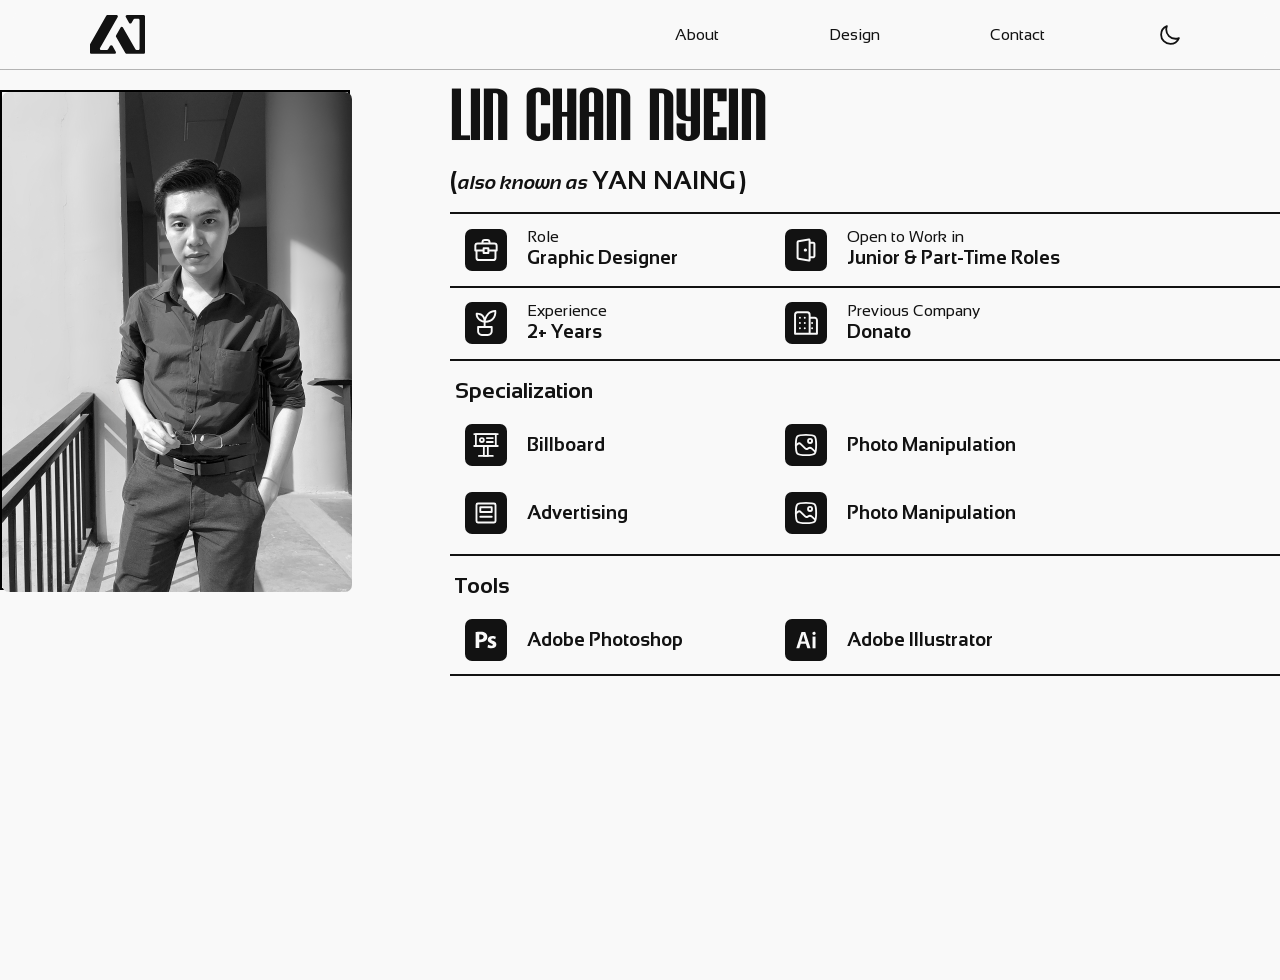
==== about.html @ 5868ee71 "Initial portfolio upload" ====
<!DOCTYPE html>
<html lang="en">

<head>
    <meta charset="UTF-8">
    <meta name="viewport" content="width=device-width, initial-scale=1.0">
    <title>LCN Portfolio</title>

    <!-- Bootstrap CSS -->
    <link href="https://cdn.jsdelivr.net/npm/bootstrap@5.3.8/dist/css/bootstrap.min.css" rel="stylesheet">

    <!-- Your custom CSS -->
    <link rel="stylesheet" href="css/style.css">
</head>

<body>
    <div id="navbar"></div>
    <div class="whole_about">
        <div class="about_img">
            <div class="about_img_inner"><img src="img/about_lcn_bnw.jpg" alt="Lin Chan Nyein"></div>
        </div>
        <div class="about_text">
            <div class="about_name">LIN CHAN NYEIN
                <div><span>(</span>also known as <span class="yn">YAN NAING</span> <span>)</span></div>
            </div>

            <div class="about_roles about_roles_f">
                <div class="about_role">
                    <div class="about_role_img"><img src="img/role.svg" alt=""></div>
                    <div class="about_role_text">
                        <div class="about_role_text1">Role</div>
                        <div class="about_role_text2">Graphic Designer</div>
                    </div>
                </div>

                <div class="about_role">
                    <div class="about_role_img"><img src="img/open.svg" alt=""></div>
                    <div class="about_role_text">
                        <div class="about_role_text1">Open to Work in</div>
                        <div class="about_role_text2">Junior & Part-Time Roles</div>
                    </div>
                </div>
            </div>


            <div class="about_roles">
                <div class="about_role">
                    <div class="about_role_img"><img src="img/experience.svg" alt=""></div>
                    <div class="about_role_text">
                        <div class="about_role_text1">Experience</div>
                        <div class="about_role_text2">2+ Years</div>
                    </div>
                </div>
            
                <div class="about_role">
                    <div class="about_role_img"><img src="img/company.svg" alt=""></div>
                    <div class="about_role_text">
                        <div class="about_role_text1">Previous Company</div>
                        <div class="about_role_text2">Donato</div>
                    </div>
                </div>
            </div>

            <div class="spec_word">Specialization</div>

            <div class="about_roles spec_text_whole">
                <div class="about_role">
                    <div class="about_role_img"><img src="img/billboard.svg" alt=""></div>
                    <div class="about_role_text spec_text">
                        <div class="about_role_text2 spec">Billboard</div>
                    </div>
                </div>
            
                <div class="about_role">
                    <div class="about_role_img"><img src="img/photo_manipulation.svg" alt=""></div>
                    <div class="about_role_text spec_text">
                        <div class="about_role_text2 spec">Photo Manipulation</div>
                    </div>
                </div>
            </div>

            

            <div class="about_roles spec_text_whol_2">
                <div class="about_role">
                    <div class="about_role_img"><img src="img/advertising.svg" alt=""></div>
                    <div class="about_role_text spec_text">
                        <div class="about_role_text2 spec">Advertising</div>
                    </div>
                </div>
            
                <div class="about_role">
                    <div class="about_role_img"><img src="img/photo_manipulation.svg" alt=""></div>
                    <div class="about_role_text spec_text">
                        <div class="about_role_text2 spec">Photo Manipulation</div>
                    </div>
                </div>
            </div>

            <div class="spec_word">Tools</div>
            
            <div class="about_roles spec_text_whole_2">
                <div class="about_role">
                    <div class="about_role_img"><img src="img/ps.svg" alt=""></div>
                    <div class="about_role_text spec_text">
                        <div class="about_role_text2 spec">Adobe Photoshop</div>
                    </div>
                </div>
            
                <div class="about_role">
                    <div class="about_role_img"><img src="img/ai.svg" alt=""></div>
                    <div class="about_role_text spec_text">
                        <div class="about_role_text2 spec">Adobe Illustrator</div>
                    </div>
                </div>
            </div>




        </div>
    </div>



    <script src="js/script.js"></script>
    <!-- Bootstrap JS Bundle (includes Popper) -->
    <script src="https://cdn.jsdelivr.net/npm/bootstrap@5.3.8/dist/js/bootstrap.bundle.min.js"></script>
</body>

</html>
---- css/style.css ----
/* ================= VARIABLES ================= */
:root {
  --primary: #f9f9f9;
  --secondary: #121212;
  --white: #f9f9f9;
  --black: #121212;
  --primary-transperant: #f9f9f9cd;
  --secondary-transperant: #12121215;
  --secondary-transperant-2: #12121208;
  --transition-speed: 0.3s;
}

.night {
  --primary: #121212;
  --secondary: #f9f9f9;
  --white: #f9f9f9;
  --black: #121212;
  --primary-transperant: #12121215;
  --secondary-transperant: #f9f9f915;
  --secondary-transperant-2: #f9f9f908;
  --transition-speed: 0.3s;
}

/* ================= FONTS ================= */
@font-face {
  font-family: "Sansation";
  src: url("../font/Sansation-Regular.ttf");
}

@font-face {
  font-family: "Sansation-Light";
  src: url("../font/Sansation-Light.ttf");
}

@font-face {
  font-family: "Sansation-Bold";
  src: url("../font/Sansation-Bold.ttf");
}

@font-face {
  font-family: "Sansation-Bold-Italic";
  src: url("../font/Sansation-BoldItalic.ttf");
}

@font-face {
  font-family: "Sansation-Italic";
  src: url("../font/Sansation-Italic.ttf");
}

@font-face {
  font-family: "Glinken";
  src: url("../font/Glinken.otf");
}

/* ================= RESET ================= */
* {
  margin: 0;
  padding: 0;
  box-sizing: border-box;
}

body {
  background: var(--primary);
  color: var(--secondary);
}

/* Navbar */

.header-main {
  width: 100%;
  height: auto;
  display: flex;
  justify-content: center;
  align-items: center;
}

.padding_lr {
  padding-left: 90px;
  padding-right: 90px;
}

.padding_t {
  padding-top: 20px;
}

.margin_t {
  margin-top: 70px;
}

.header {
  width: 100%;
  height: 70px;
  background-color: var(--primary-transperant);
  backdrop-filter: blur(10px);
  color: var(--secondary);
  display: flex;
  justify-content: space-between;
  align-items: center;
  border-bottom: 1px solid color-mix(in srgb, var(--secondary) 30%, transparent);
  position: fixed;
  top: 0;
  left: 0;
  right: 0;
  z-index: 1000;
  transition: transform 0.3s ease;
}

.header.hide {
  transform: translateY(-100%);
}

.logo {
  display: flex;
  justify-content: center;
  align-items: center;
  width: 55px;
  height: auto;
  color: var(--secondary);
  transition: transform 0.3s ease;
}

.logo:hover {
  transform: scale(1.1);
  cursor: pointer;
}

.logo img {
  width: 100%;
}

.navlinks {
  width: auto;
  display: flex;
  gap: 100px;
  align-items: center;
}

.navlink {
  width: auto + 5px;
  height: auto;
  text-decoration: none;
  color: var(--secondary);
  font-family: "Sansation";
  font-size: 16px;
  width: auto;
  height: auto;
  transition: var(--transition-speed);
  padding: 0 5px;
}

.day_night {
  width: 40px;
  height: 40px;
  display: flex;
  justify-content: center;
  align-items: center;
  cursor: pointer;
  transition: var(--transition-speed);
  padding: 2px;
  border-radius: 50px;
  background-color: none;
}

.day_night .cls-1 {
  fill: #80808000;
  color: var(--secondary);
  stroke-width: 40;
  transition: var(--transition-speed);
}

.day_night:hover {
  background-color: var(--secondary-transperant);
}

.day_night:hover .cls-1 {
  fill: var(--secondary);
  transition: var(--transition-speed);
}

.sun,
.moon {
  transition: var(--transition-speed);
}

.sun {
  display: none;
}

body.night .moon {
  display: none;
}

body.night .sun {
  display: flex;
}

.now_nav {
  border-bottom: 1px solid var(--secondary);
}

.navlink:hover {
  transform: translateY(-5px);
}

.now_nav:hover {
  transform: none;
}

.small-header {
  display: none;
}

.small_nav_div {
  position: absolute;
  background-color: var(--primary);
  top: 80px;
  width: 100%;
  height: 100%;
  display: flex;
  flex-direction: column;
  align-items: center;
  z-index: 999;
}

.small_navlink {
  display: flex;
  justify-content: space-between;
  align-items: center;
  width: 100%;
  height: 80px;
  text-decoration: none;
  color: var(--secondary);
  font-family: "Sansation";
  font-size: 25px;
  border-bottom: 2px solid var(--secondary);
  padding-left: 63px;
  padding-right: 73px;
}

.small_navlink div {
  width: 50px;
  height: 50px;
  display: flex;
  justify-content: center;
  align-items: center;
  background-color: var(--primary);
  border-radius: 50px;
  border: 3px solid var(--secondary);
}

.small_navlink div img {
  width: 80%;
}

.hamburger-icon {
  color: var(--secondary);
}

.cross-icon,
.small_nav_div {
  display: none;
}

.menu-toggle.menu-open .hamburger-icon {
  display: none;
}

.menu-toggle.menu-open .cross-icon {
  display: flex;
}

.small_nav_div.menu-open {
  display: flex;
}

/* landing */
.landing_whole {
  width: 100%;
  height: 600px;
  display: flex;
  justify-content: center;
  align-items: center;
  position: relative;
  /* border-bottom: 1px solid var(--white); */
}

.blah {
  position: absolute;
  width: 100%;
  height: 100%;
  display: flex;
  justify-content: center;
  align-items: center;
  overflow: hidden;
}

.blah img {
  width: 90%;
}

.landing_bg {
  width: 100%;
  height: 100%;
  overflow: hidden;
  position: relative;
}

.track {
  height: 100%;
  display: flex;
  width: max-content;
  opacity: 0.1;
  animation: scroll 30s linear infinite;
}

.track path {
  fill: var(--secondary);
}

.track img {
  height: 100%;
  opacity: 0.1;
  flex-shrink: 0;
}

/* infinite movement */
@keyframes scroll {
  0% {
    transform: translateX(0);
  }
  100% {
    transform: translateX(-33.333%);
  }
}

.landing_text_whole {
  position: absolute;
  display: flex;
  flex-direction: column;
  justify-content: center;
  align-items: center;
  width: auto;
  height: auto;
  gap: 30px;
}

.landing_text {
  width: auto;
  height: auto;
  display: flex;
  flex-direction: column;
  justify-content: center;
  align-items: center;
  gap: 15px;
}

.landing_text_f {
  font-family: "Sansation";
  color: var(--secondary);
  font-size: 22px;
}

.landing_text_s1 {
  width: 460px;
  height: auto;
}

.landing_text_s1 path {
  fill: var(--secondary);
}

.landing_text_s2 path {
  fill: var(--secondary);
}

.landing_text_s2 {
  width: 569px;
  height: auto;
}

.landing_text_s2 img {
  width: 100%;
}

.landing_text_s1 img {
  width: 100%;
}

.landing_btn {
  width: 600px;
  height: 40px;
  display: flex;
  gap: 80px;
  margin-top: 40px;
}

.landing_btn_s {
  width: 50%;
  height: 100%;
  text-decoration: none;
  display: flex;
  justify-content: center;
  align-items: center;
  font-family: "Sansation";
  border: 1px solid color-mix(in srgb, var(--white) 40%, transparent);
  font-size: 18px;
  border-radius: 5px;
  background-color: var(--black);
  color: var(--white);
  transition: var(--transition-speed);
  letter-spacing: 1px;
}

.landing_btn_s:hover {
  width: 60%;
}

/* about_sum */

.about_sum {
  width: 100%;
  height: 80px;
  background-color: var(--black);
}

/* design_landing */
.design_landing {
  position: relative;
  width: 100%;
  height: 584px;
  display: flex;
  justify-content: center;
  align-items: center;
  overflow: hidden;
}

.design_landing_img {
  position: absolute;
  inset: 0;
  opacity: 0;
  transition: opacity 0.4s ease;
  overflow: hidden;
  display: flex;
  justify-content: center;
  align-items: center;
}

.design_landing_img.active {
  opacity: 1;
}

.design_landing_img img {
  height: 100%;
}

.design_landing_text {
  position: absolute;
  left: 105px;
  z-index: 10;
  display: flex;
  flex-direction: column;
}

.design_landing_text a {
  text-decoration: none;
  font-family: "Glinken";
  color: var(--white);
  font-size: 85px;
  letter-spacing: 2px;
  opacity: 0.3;
  transition: 0.3s ease;
}

.design_landing_text a:hover {
  opacity: 1;
}

/* whole_mani_sec */
.whole_mani_sec {
  width: 100%;
  height: auto;
  display: flex;
  justify-content: space-between;
}

.mani_text_whole {
  width: 550px;
  height: auto;
  position: fixed;
  padding-left: 5px;
}

.mani_text_header {
  width: 400px;
  font-family: "Glinken";
  font-size: 85px;
  color: var(--secondary);
  line-height: 85px;
  letter-spacing: 1px;
  margin-bottom: 20px;
}

.mani_text_para {
  width: 100%;
  font-family: "Sansation";
  font-size: 16px;
  text-align: justify;
  line-height: 24px;
  color: var(--secondary);
}

.mani_btn {
  width: 100%;
  height: 40px;
  display: flex;
  gap: 60px;
  margin-top: 40px;
}

.mani_btn a {
  width: 50%;
  height: 100%;
  text-decoration: none;
  display: flex;
  justify-content: center;
  align-items: center;
  font-family: "Sansation";
  border: 1px solid color-mix(in srgb, var(--white) 30%, transparent);
  font-size: 18px;
  border-radius: 5px;
  background-color: var(--black);
  color: var(--white);
  transition: var(--transition-speed);
  letter-spacing: 1px;
}

.mani_btn a:hover {
  width: 60%;
}

.mani_photo {
  position: absolute;
  right: 90px;
  width: 620px;
  height: auto;
  display: flex;
  flex-direction: column;
  justify-content: center;
  align-items: center;
  gap: 20px;
}

.mani_hori_photo {
  width: 100%;
  height: auto;
  display: flex;
  justify-content: space-between;
  align-items: center;
}

.mhp_div {
  width: 300px;
  height: 400px;
  border-radius: 4px;
  display: flex;
  justify-content: center;
  align-items: center;
  overflow: hidden;
}

.mani_verti_photo {
  width: 100%;
  height: auto;
  border-radius: 4px;
  display: flex;
  justify-content: center;
  align-items: center;
  overflow: hidden;
}

.mhp_div img {
  width: 100%;
  height: 100%;
  object-fit: cover;
}

.mani_verti_photo img {
  width: 100%;
  object-fit: cover;
}

/* always define transition on the element that changes */
.map_h img {
  transition: var(--transition-speed);
}

/* dim state */
.map_h.dim img {
  filter: grayscale(100%);
  opacity: 0.5;
}

.map_h img:hover {
  transform: scale(1.05);
}

/* About */
.whole_about {
  width: 100%;
  height: 100vh;
  margin-top: 80px;
  padding-top: 10px;
  display: flex;
  gap: 100px;
}

.about_img {
  width: 350px;
  height: 500px;
  border: 2px solid black;
}

.about_img_inner {
  width: 350px;
  height: 500px;
  display: flex;
  justify-content: center;
  align-items: center;
  border-radius: 7px;
  display: flex;
  justify-content: center;
  align-items: center;
  background-image: url("/img/about_lcn_c.jpg");
  background-position: center;
  background-size: cover;
  overflow: hidden;
  position: fixed;
}

.about_img_inner img {
  width: 100%;
  height: 100%;
  transition: var(--transition-speed);
}

.about_img_inner img:hover {
  opacity: 0;
}

.about_text {
  flex: 1;
  height: 100%;
}

.about_name {
  font-family: "Glinken";
  color: var(--secondary);
  font-size: 75px;
  display: flex;
  flex-direction: column;
  line-height: 60px;
}

.about_name div {
  font-family: "Sansation-Bold-Italic";
  font-size: 20px;
}

.about_name div span {
  font-family: "Sansation-Bold";
  font-size: 25px;
}

.about_roles {
  width: 100%;
  height: auto;
  display: flex;
  align-items: center;
  padding: 13px 0;
  border-bottom: 2px solid var(--secondary);
  padding-left: 15px;
}

.about_roles_f {
  border-top: 2px solid var(--secondary);
}

.about_role {
  width: 320px;
  height: auto;
  display: flex;
  gap: 20px;
  align-items: center;
}

.about_role_img {
  width: 42px;
  height: 42px;
  display: flex;
  justify-content: center;
  align-items: center;
  padding: 7px;
  background-color: var(--secondary);
  border-radius: 7px;
}

.about_role_img img {
  height: 100%;
}

.about_role_text {
  display: flex;
  flex-direction: column;
  width: auto;
  height: auto;
  color: var(--secondary);
  padding-top: 5px;
}

.about_role_text1 {
  font-family: "Sansation";
  font-size: 16px;
  line-height: 10px;
}

.about_role_text2 {
  font-family: "Sansation-Bold";
  font-size: 19px;
  margin-top: 2px;
}

.spec_text {
  display: flex;
  align-items: center;
  padding: 0;
}

.spec {
  margin: 0;
}

.spec_text_whole {
  border: none;
}

.spec_word {
  height: auto;
  width: auto;
  font-family: "Sansation-Bold";
  font-size: 22px;
  color: var(--secondary);
  margin-top: 13px;
  margin-bottom: 4px;
  padding-left: 5px;
}

.spec_text_whol_2 {
  padding-bottom: 20px;
}

/* Contact */
.contact_whole {
  width: 100%;
  height: 100vh;
  display: flex;
  align-items: center;
  justify-content: center;
  gap: 100px;
}

.contact_text {
  width: 400px;
  margin-left: 10px;
  margin-top: 10px;
}

.contact_hello {
  font-family: "Glinken";
  font-size: 75px;
  color: var(--secondary);
  line-height: 60px;
}

.contact_text p {
  font-family: "Sansation";
  font-size: 16px;
  color: var(--secondary);
  text-align: justify;
  line-height: 24px;
  margin-top: 20px;
  margin-bottom: 20px;
}

.contact_btn {
  width: 100%;
  height: auto;
  display: flex;
  flex-direction: column;
  gap: 10px;
}

.contact_btn_spec {
  width: 100%;
  height: 45px;
  display: flex;
  gap: 15px;
  align-items: center;
  background-color: var(--black);
  border: 1px solid color-mix(in srgb, var(--white) 20%, transparent);
  border-radius: 4px;
  padding-left: 10px;
  text-decoration: none;
  transition: var(--transition-speed);
}

.contact_btn_spec:hover {
  padding-left: 20px;
}

.contact_btn_spec div {
  width: 35px;
  height: 35px;
  display: flex;
  justify-content: center;
  align-items: center;
  padding: 2px;
}

.mail .cls-1 {
  color: var(--white);
  stroke-width: 45px;
}

.whatsapp path {
  fill: var(--white);
}

.link_be {
  display: flex;
  gap: 35px;
  align-items: center;
  width: 100%;
  height: max-content;
}

.link_be a {
  width: 50px;
  height: 50px;
  display: flex;
  justify-content: center;
  align-items: center;
  transition: var(--transition-speed);
}

.link_be a:hover {
  transform: translateY(-5px);
}

.linkedin {
  padding-bottom: 4px;
}

.link_be a path,
rect {
  fill: var(--secondary);
}

.contact_btn_spec span {
  text-decoration: none;
  display: flex;
  justify-content: center;
  align-items: center;
  font-family: "Sansation";
  font-size: 16px;
  color: var(--white);
  transition: var(--transition-speed);
  letter-spacing: 1px;
}

.contact_form {
  width: 600px;
  height: auto;
  background-color: var(--secondary-transperant-2);
  margin-right: 10px;
  display: flex;
  flex-direction: column;
  justify-content: center;
  align-items: center;
  padding: 20px;
  gap: 20px;
  border-radius: 5px;
}

.contact_form input,
textarea {
  width: 100%;
  height: 40px;
  font-size: 16px;
  display: flex;
  align-items: center;

  padding-left: 10px;
  font-family: "Sansation";
  color: var(--secondary);
  border: 1px solid color-mix(in srgb, var(--secondary) 20%, transparent);
  background-color: transparent;
  border-radius: 3px;
  letter-spacing: 0.5px;
}

.contact_form textarea {
  padding-top: 7px;
  height: 130px;
}

.contact_form button {
  width: 100%;
  height: 40px;
  display: flex;
  justify-content: center;
  align-items: center;
  background-color: var(--black);
  border: none;
  font-family: "Sansation";
  font-size: 17px;
  color: var(--white);
  border-radius: 3px;
}

/* media */

@media (max-width: 980px) {
  .header-big {
    display: none;
  }

  .small-header {
    display: flex;
  }

  .padding_lr {
    padding-left: 60px;
    padding-right: 60px;
  }
}

@media (max-width: 660px) {
  .header {
    height: 70px;
  }

  .padding_lr {
    padding-left: 50px;
    padding-right: 50px;
  }

  .margin_t {
    margin-top: 70px;
  }

  .logo {
    width: 45px;
  }

  .landing_text_f {
    font-size: 20px;
  }

  .landing_text_s1 {
    width: 417px;
  }

  .landing_text_s2 {
    width: 515px;
  }
}

@media (max-width: 450px) {
  .header {
    height: 60px;
  }

  .padding_lr {
    padding-left: 40px;
    padding-right: 40px;
  }

  .margin_t {
    margin-top: 60px;
  }

  .logo {
    width: 40px;
  }
}

@media (max-width: 380px) {
  .header {
    height: 60px;
  }

  .padding_lr {
    padding-left: 30px;
    padding-right: 30px;
  }

  .margin_t {
    margin-top: 60px;
  }
}
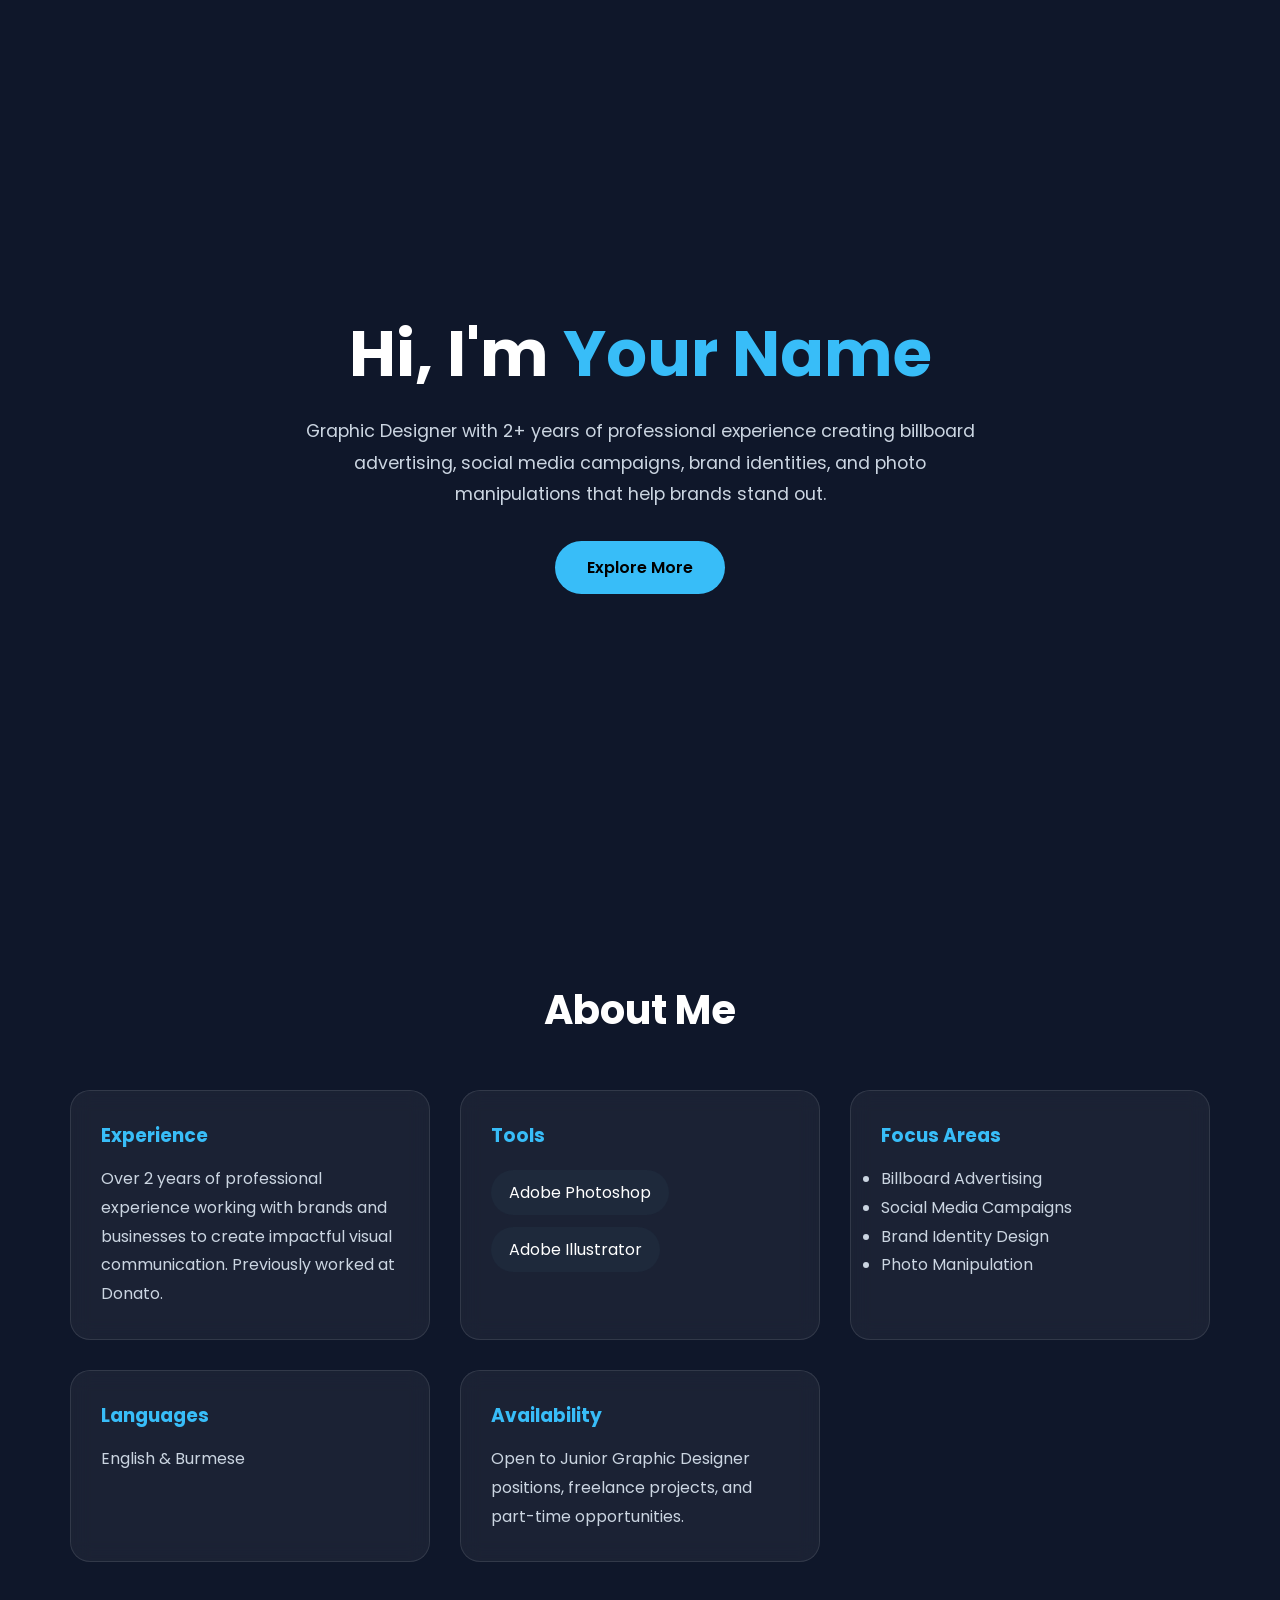
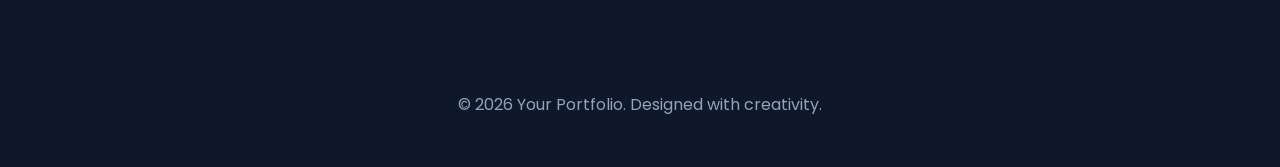
==== commit ba5dc33f: "update" ====
--- a/about.html
+++ b/about.html
@@ -1,131 +1,261 @@
-<!DOCTYPE html>
+<!doctype html>
 <html lang="en">
-
-<head>
-    <meta charset="UTF-8">
-    <meta name="viewport" content="width=device-width, initial-scale=1.0">
-    <title>LCN Portfolio</title>
-
-    <!-- Bootstrap CSS -->
-    <link href="https://cdn.jsdelivr.net/npm/bootstrap@5.3.8/dist/css/bootstrap.min.css" rel="stylesheet">
-
-    <!-- Your custom CSS -->
-    <link rel="stylesheet" href="css/style.css">
-</head>
-
-<body>
-    <div id="navbar"></div>
-    <div class="whole_about">
-        <div class="about_img">
-            <div class="about_img_inner"><img src="img/about_lcn_bnw.jpg" alt="Lin Chan Nyein"></div>
-        </div>
-        <div class="about_text">
-            <div class="about_name">LIN CHAN NYEIN
-                <div><span>(</span>also known as <span class="yn">YAN NAING</span> <span>)</span></div>
-            </div>
-
-            <div class="about_roles about_roles_f">
-                <div class="about_role">
-                    <div class="about_role_img"><img src="img/role.svg" alt=""></div>
-                    <div class="about_role_text">
-                        <div class="about_role_text1">Role</div>
-                        <div class="about_role_text2">Graphic Designer</div>
-                    </div>
-                </div>
-
-                <div class="about_role">
-                    <div class="about_role_img"><img src="img/open.svg" alt=""></div>
-                    <div class="about_role_text">
-                        <div class="about_role_text1">Open to Work in</div>
-                        <div class="about_role_text2">Junior & Part-Time Roles</div>
-                    </div>
-                </div>
-            </div>
-
-
-            <div class="about_roles">
-                <div class="about_role">
-                    <div class="about_role_img"><img src="img/experience.svg" alt=""></div>
-                    <div class="about_role_text">
-                        <div class="about_role_text1">Experience</div>
-                        <div class="about_role_text2">2+ Years</div>
-                    </div>
-                </div>
-            
-                <div class="about_role">
-                    <div class="about_role_img"><img src="img/company.svg" alt=""></div>
-                    <div class="about_role_text">
-                        <div class="about_role_text1">Previous Company</div>
-                        <div class="about_role_text2">Donato</div>
-                    </div>
-                </div>
-            </div>
-
-            <div class="spec_word">Specialization</div>
-
-            <div class="about_roles spec_text_whole">
-                <div class="about_role">
-                    <div class="about_role_img"><img src="img/billboard.svg" alt=""></div>
-                    <div class="about_role_text spec_text">
-                        <div class="about_role_text2 spec">Billboard</div>
-                    </div>
-                </div>
-            
-                <div class="about_role">
-                    <div class="about_role_img"><img src="img/photo_manipulation.svg" alt=""></div>
-                    <div class="about_role_text spec_text">
-                        <div class="about_role_text2 spec">Photo Manipulation</div>
-                    </div>
-                </div>
-            </div>
-
-            
-
-            <div class="about_roles spec_text_whol_2">
-                <div class="about_role">
-                    <div class="about_role_img"><img src="img/advertising.svg" alt=""></div>
-                    <div class="about_role_text spec_text">
-                        <div class="about_role_text2 spec">Advertising</div>
-                    </div>
-                </div>
-            
-                <div class="about_role">
-                    <div class="about_role_img"><img src="img/photo_manipulation.svg" alt=""></div>
-                    <div class="about_role_text spec_text">
-                        <div class="about_role_text2 spec">Photo Manipulation</div>
-                    </div>
-                </div>
-            </div>
-
-            <div class="spec_word">Tools</div>
-            
-            <div class="about_roles spec_text_whole_2">
-                <div class="about_role">
-                    <div class="about_role_img"><img src="img/ps.svg" alt=""></div>
-                    <div class="about_role_text spec_text">
-                        <div class="about_role_text2 spec">Adobe Photoshop</div>
-                    </div>
-                </div>
-            
-                <div class="about_role">
-                    <div class="about_role_img"><img src="img/ai.svg" alt=""></div>
-                    <div class="about_role_text spec_text">
-                        <div class="about_role_text2 spec">Adobe Illustrator</div>
-                    </div>
-                </div>
-            </div>
-
-
-
-
-        </div>
-    </div>
-
-
-
-    <script src="js/script.js"></script>
-    <!-- Bootstrap JS Bundle (includes Popper) -->
-    <script src="https://cdn.jsdelivr.net/npm/bootstrap@5.3.8/dist/js/bootstrap.bundle.min.js"></script>
-</body>
-
-</html>+  <head>
+    <meta charset="UTF-8" />
+    <meta name="viewport" content="width=device-width, initial-scale=1.0" />
+    <title>About Me | Graphic Designer</title>
+
+    <link
+      href="https://fonts.googleapis.com/css2?family=Poppins:wght@300;400;500;600;700&display=swap"
+      rel="stylesheet"
+    />
+
+    <style>
+      * {
+        margin: 0;
+        padding: 0;
+        box-sizing: border-box;
+      }
+
+      html {
+        scroll-behavior: smooth;
+      }
+
+      body {
+        font-family: "Poppins", sans-serif;
+        background: #0f172a;
+        color: #fff;
+        overflow-x: hidden;
+      }
+
+      .container {
+        max-width: 1200px;
+        margin: auto;
+        padding: 80px 30px;
+      }
+
+      .hero {
+        min-height: 100vh;
+        display: flex;
+        align-items: center;
+        justify-content: center;
+        text-align: center;
+      }
+
+      .hero-content {
+        opacity: 0;
+        transform: translateY(50px);
+        animation: fadeUp 1s ease forwards;
+      }
+
+      .hero h1 {
+        font-size: 4rem;
+        margin-bottom: 15px;
+      }
+
+      .hero h1 span {
+        color: #38bdf8;
+      }
+
+      .hero p {
+        max-width: 700px;
+        margin: auto;
+        color: #cbd5e1;
+        font-size: 1.1rem;
+        line-height: 1.8;
+      }
+
+      .btn {
+        display: inline-block;
+        margin-top: 30px;
+        padding: 14px 32px;
+        background: #38bdf8;
+        color: #000;
+        text-decoration: none;
+        border-radius: 50px;
+        font-weight: 600;
+        transition: 0.3s;
+      }
+
+      .btn:hover {
+        transform: translateY(-4px);
+      }
+
+      .section-title {
+        font-size: 2.5rem;
+        margin-bottom: 50px;
+        text-align: center;
+      }
+
+      .about-grid {
+        display: grid;
+        grid-template-columns: repeat(auto-fit, minmax(300px, 1fr));
+        gap: 30px;
+      }
+
+      .card {
+        background: rgba(255, 255, 255, 0.05);
+        backdrop-filter: blur(10px);
+        border: 1px solid rgba(255, 255, 255, 0.1);
+        padding: 30px;
+        border-radius: 20px;
+        transition: 0.4s;
+      }
+
+      .card:hover {
+        transform: translateY(-10px);
+        border-color: #38bdf8;
+      }
+
+      .card h3 {
+        margin-bottom: 15px;
+        color: #38bdf8;
+      }
+
+      .card p,
+      .card li {
+        color: #cbd5e1;
+        line-height: 1.8;
+      }
+
+      .skills {
+        display: flex;
+        flex-wrap: wrap;
+        gap: 12px;
+        margin-top: 20px;
+      }
+
+      .skill {
+        padding: 10px 18px;
+        background: #1e293b;
+        border-radius: 30px;
+        transition: 0.3s;
+      }
+
+      .skill:hover {
+        background: #38bdf8;
+        color: #000;
+      }
+
+      .fade {
+        opacity: 0;
+        transform: translateY(40px);
+        transition: 1s;
+      }
+
+      .fade.show {
+        opacity: 1;
+        transform: translateY(0);
+      }
+
+      footer {
+        text-align: center;
+        padding: 50px 20px;
+        color: #94a3b8;
+      }
+
+      @keyframes fadeUp {
+        to {
+          opacity: 1;
+          transform: translateY(0);
+        }
+      }
+    </style>
+  </head>
+  <body>
+    <section class="hero">
+      <div class="hero-content">
+        <h1>Hi, I'm <span>Your Name</span></h1>
+        <p>
+          Graphic Designer with 2+ years of professional experience creating
+          billboard advertising, social media campaigns, brand identities, and
+          photo manipulations that help brands stand out.
+        </p>
+        <a href="#about" class="btn">Explore More</a>
+      </div>
+    </section>
+
+    <section class="container fade" id="about">
+      <h2 class="section-title">About Me</h2>
+
+      <div class="about-grid">
+        <div class="card">
+          <h3>Experience</h3>
+          <p>
+            Over 2 years of professional experience working with brands and
+            businesses to create impactful visual communication. Previously
+            worked at Donato.
+          </p>
+        </div>
+
+        <div class="card">
+          <h3>Tools</h3>
+          <div class="skills">
+            <span class="skill">Adobe Photoshop</span>
+            <span class="skill">Adobe Illustrator</span>
+          </div>
+        </div>
+
+        <div class="card">
+          <h3>Focus Areas</h3>
+          <ul>
+            <li>Billboard Advertising</li>
+            <li>Social Media Campaigns</li>
+            <li>Brand Identity Design</li>
+            <li>Photo Manipulation</li>
+          </ul>
+        </div>
+
+        <div class="card">
+          <h3>Languages</h3>
+          <p>English & Burmese</p>
+        </div>
+
+        <div class="card">
+          <h3>Availability</h3>
+          <p>
+            Open to Junior Graphic Designer positions, freelance projects, and
+            part-time opportunities.
+          </p>
+        </div>
+      </div>
+    </section>
+
+    <footer>© 2026 Your Portfolio. Designed with creativity.</footer>
+
+    <script>
+      const observer = new IntersectionObserver(
+        (entries) => {
+          entries.forEach((entry) => {
+            if (entry.isIntersecting) {
+              entry.target.classList.add("show");
+            }
+          });
+        },
+        {
+          threshold: 0.2,
+        },
+      );
+
+      document.querySelectorAll(".fade").forEach((el) => {
+        observer.observe(el);
+      });
+
+      document.querySelectorAll(".card").forEach((card) => {
+        card.addEventListener("mousemove", (e) => {
+          const rect = card.getBoundingClientRect();
+          const x = e.clientX - rect.left;
+          const y = e.clientY - rect.top;
+
+          card.style.background = `radial-gradient(circle at ${x}px ${y}px,
+        rgba(56,189,248,.2),
+        rgba(255,255,255,.05))`;
+        });
+
+        card.addEventListener("mouseleave", () => {
+          card.style.background = "rgba(255,255,255,0.05)";
+        });
+      });
+    </script>
+  </body>
+</html>
